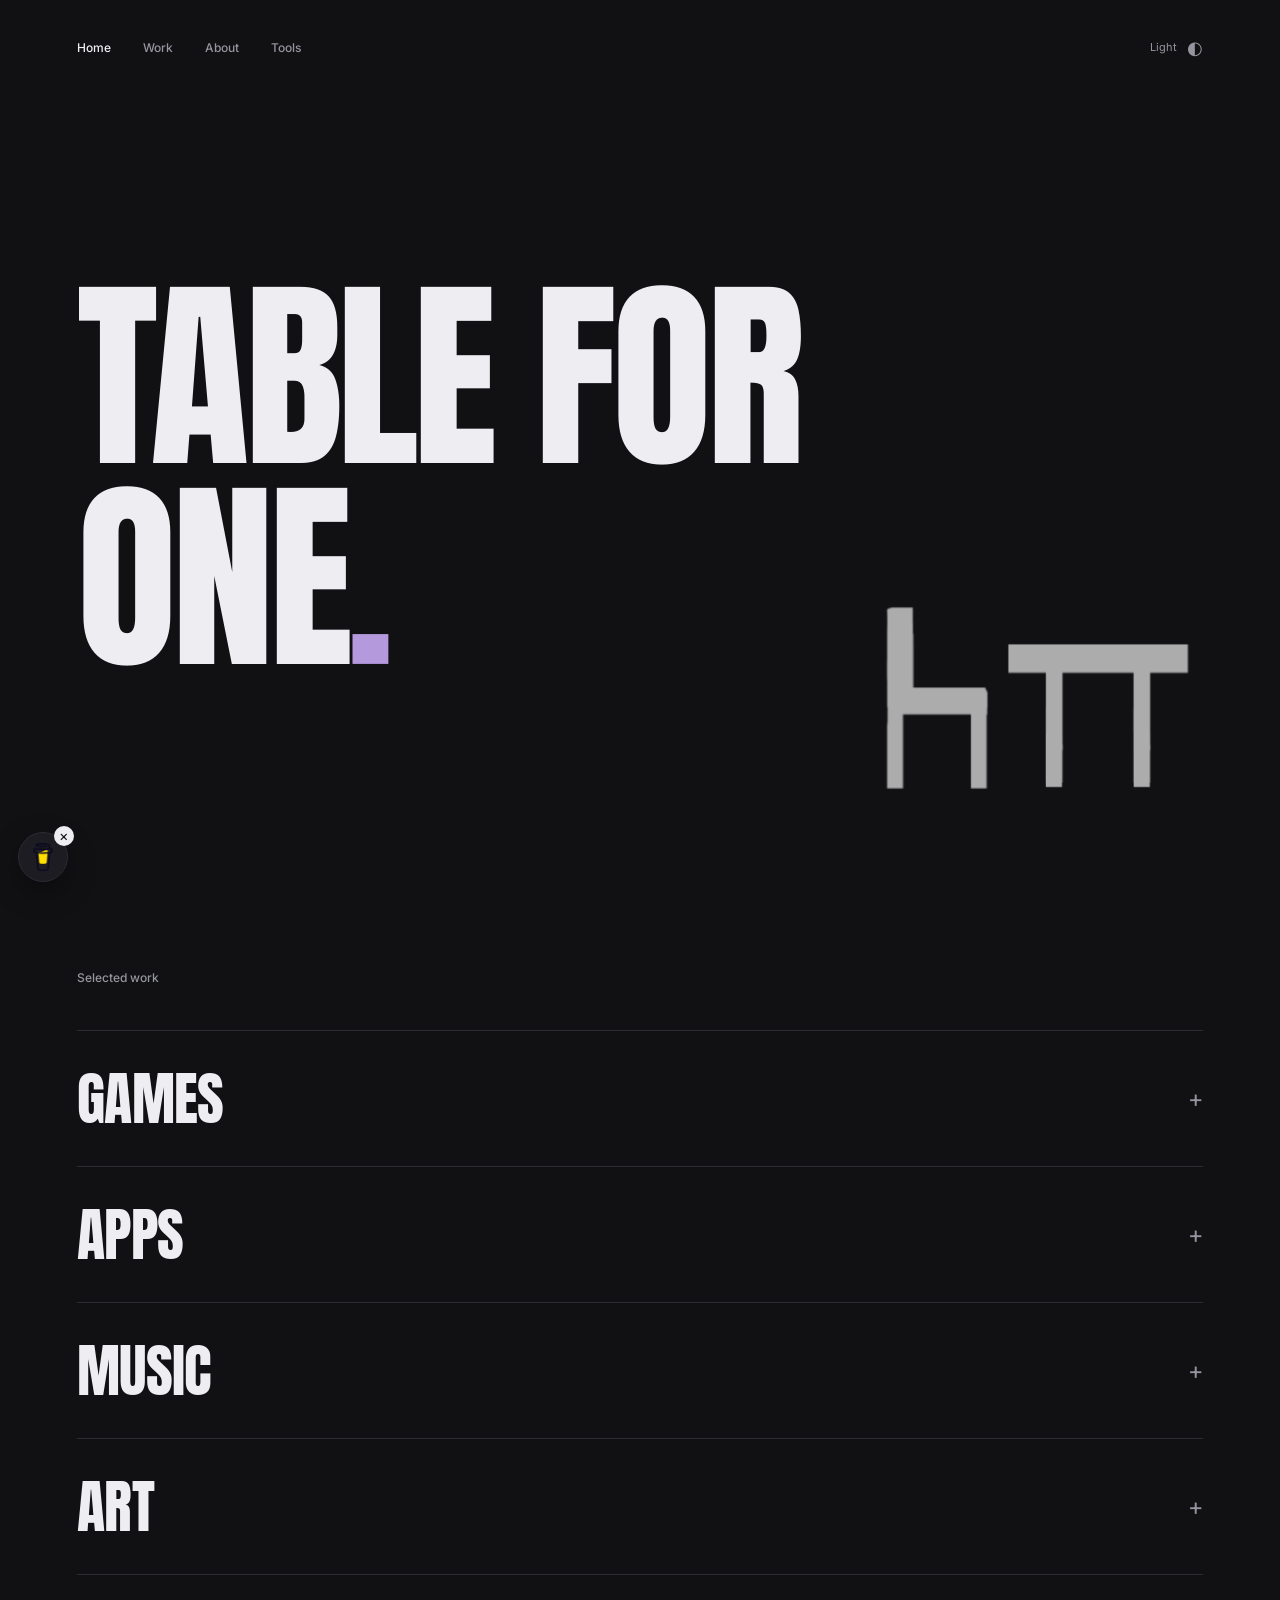
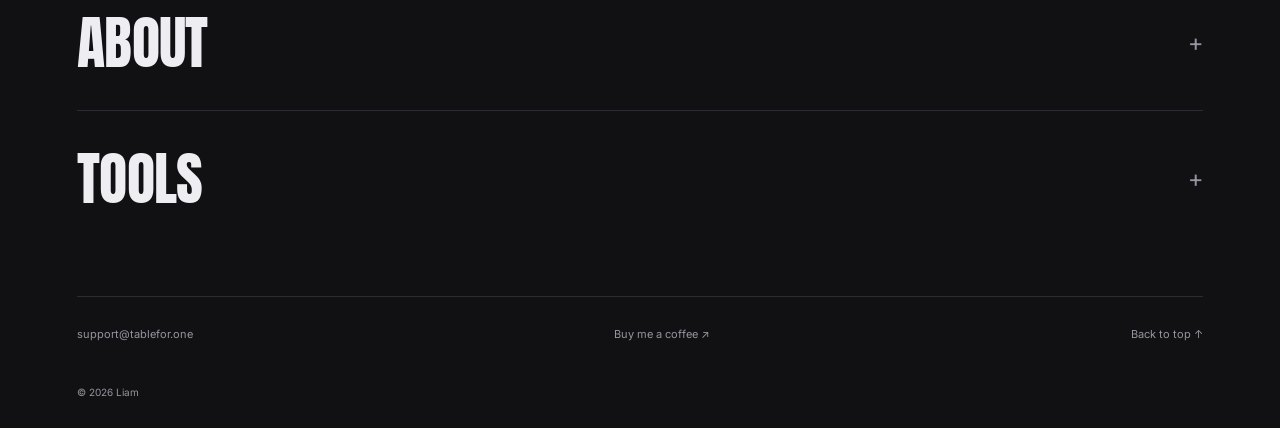
==== index.html @ eeacb2e0 "improved startup anim" ====
<!-- SCRIPT BY - LIAM -->
 
<!DOCTYPE html>
<html lang="en" data-theme="dark">
<head>
  <meta charset="UTF-8">
  <meta name="viewport" content="width=device-width, initial-scale=1">
  <meta name="description" content="Games, apps, music, and other experiments. A collection of work made by Liam at Table For One.">
  <meta name="theme-color" content="#111114">
  <meta property="og:title" content="TableForOne">
  <meta property="og:description" content="Games, apps, music. One person, plenty of ideas.">
  <meta property="og:image" content="https://tablefor.one/assets/games/Climbbound/banner.webp">
  <meta property="og:type" content="website">
  <title>TableForOne</title>
  <link rel="icon" type="image/webp" href="assets/images/logo.webp">
  <link rel="preconnect" href="https://fonts.googleapis.com">
  <link rel="preconnect" href="https://fonts.gstatic.com" crossorigin>
  <link href="https://fonts.googleapis.com/css2?family=Anton&family=Inter:wght@400;500;600&display=swap" rel="stylesheet">
  <!-- apply the saved theme before -->
  <script>
    try { document.documentElement.dataset.theme = localStorage.getItem('tablefor.one.theme.v2') === 'light' ? 'light' : 'dark'; } catch {}
  </script>
  <link rel="stylesheet" href="scripts/css/style.css?v=5">
  <link rel="stylesheet" href="scripts/css/support-widget.css?v=2">
  <script src="scripts/js/motion.js?v=9" defer></script>
  <script src="scripts/js/theme.js?v=3" defer></script>
  <script src="scripts/js/creations/albums.js?v=4" defer></script>
  <script src="scripts/js/recommendations.js?v=3" defer></script>
  <script src="scripts/js/disclosures.js?v=3" defer></script>
  <script src="scripts/js/navigation.js?v=3" defer></script>
  <script src="scripts/js/chair.js?v=3" defer></script>
  <script src="scripts/js/site.js?v=3" defer></script>
  <script src="scripts/js/support-widget.js?v=2" defer></script>
</head>
<body>
  <a class="skip-link" href="#work">Skip to work</a>
  <div class="header-slot">
    <header class="site-header">
      <nav aria-label="Main navigation">
        <a href="#home" class="nav-link active" aria-current="location">Home</a>
        <a href="#work" class="nav-link">Work</a>
        <a href="#about" class="nav-link">About</a>
        <a href="#tools" class="nav-link">Tools</a>
      </nav>
      <button id="theme-toggle" type="button" aria-label="Switch to light mode">Light <span aria-hidden="true">◐</span></button>
    </header>
  </div>
  <main>
    <section id="home" class="hero" aria-labelledby="hero-title">
      <h1 id="hero-title"><span class="title-line"><span>Table for</span></span><span class="title-line"><span>one<span class="title-period">.</span></span></span></h1>
      <div class="hero-scene">
        <div class="scene-art" aria-label="A chair and a table">
          <button type="button" class="chair-button" aria-label="Rock the chair with sound" title="Rock the chair · plays sound">
            <img src="assets/images/chair.webp" alt="" class="chair-img" width="800" height="800" decoding="async">
          </button>
          <img src="assets/images/table.webp" alt="" class="table-img" width="800" height="800" decoding="async">
        </div>
      </div>
    </section>
    <section id="work" class="section work-section" aria-labelledby="work-title">
      <h2 id="work-title" class="section-title">Selected work</h2>
      <details id="games" class="category-disclosure">
        <summary><span class="disclosure-title">Games</span><span class="disclosure-plus" aria-hidden="true">+</span></summary>
        <div class="disclosure-content">
          <a class="project-row" href="https://liam-223.itch.io/climbbound" target="_blank" rel="noopener noreferrer">
            <div class="project-copy"><span class="eyebrow tag">Game</span><h3>Climbbound</h3><p>An idle mountain climber.</p></div>
            <img class="project-image game-image" src="assets/games/Climbbound/banner.webp" alt="Climbbound game artwork" width="1024" height="500" loading="lazy">
            <span class="project-arrow" aria-hidden="true">↗</span>
          </a>
        </div>
      </details>
      <details id="apps" class="category-disclosure">
        <summary><span class="disclosure-title">Apps</span><span class="disclosure-plus" aria-hidden="true">+</span></summary>
        <div class="disclosure-content">
          <a class="project-row" href="https://play.google.com/store/apps/details?id=com.tableforone.swipeclean" target="_blank" rel="noopener noreferrer">
            <div class="project-copy"><span class="eyebrow tag">Android app</span><h3>Swipe Cleaner</h3><p>Swipe left to delete. Right to keep.</p></div>
            <img class="project-image app-image" src="https://play-lh.googleusercontent.com/53zNlVXYBs1v39FvtP5CKZsQpm6zqRkv_KAW06oqJSOwIDd1l48h4nkKn1euenh-H9uu0IRpzl8wybUfmAMtcg=w240-h240-rw" alt="Swipe Cleaner app icon" width="140" height="140" loading="lazy">
            <span class="project-arrow" aria-hidden="true">↗</span>
          </a>
        </div>
      </details>
      <details id="music" class="category-disclosure">
        <summary><span class="disclosure-title">Music</span><span class="disclosure-plus" aria-hidden="true">+</span></summary>
        <div id="music-root" class="music-gallery"></div>
      </details>
      <details id="art" class="category-disclosure">
        <summary><span class="disclosure-title">Art</span><span class="disclosure-plus" aria-hidden="true">+</span></summary>
        <div class="disclosure-content">
          <a class="project-row art-row" href="https://artfight.net/~Liam_223" target="_blank" rel="noopener noreferrer">
            <div class="project-copy"><span class="eyebrow tag">Drawings &amp; characters</span><h3>Art</h3><p>Find me on ArtFight.</p></div><span class="project-arrow" aria-hidden="true">↗</span>
          </a>
        </div>
      </details>
    </section>
    <details id="about" class="category-disclosure standalone-disclosure">
      <summary><span class="disclosure-title">About</span><span class="disclosure-plus" aria-hidden="true">+</span></summary>
      <div class="disclosure-content">
      <div class="about-body"><p>Hi, I'm Liam. I do all of this solo. Mostly games, sometimes apps, music, and whatever else catches my interest. This is a little collection of my work.</p><a class="text-link" href="https://linktr.ee/liam_223" target="_blank" rel="noopener noreferrer">Find me elsewhere <span aria-hidden="true">↗</span></a></div>
      </div>
    </details>
    <details id="tools" class="category-disclosure standalone-disclosure">
      <summary><span class="disclosure-title">Tools</span><span class="disclosure-plus" aria-hidden="true">+</span></summary>
      <div id="tools-root" class="tools-grid"></div>
    </details>
  </main>
  <footer class="site-footer">
    <div class="footer-links"><a href="mailto:support@tablefor.one">support@tablefor.one</a><a href="https://www.buymeacoffee.com/liam223" target="_blank" rel="noopener noreferrer">Buy me a coffee ↗</a><a href="#home">Back to top ↑</a></div>
    <div class="footer-bottom"><span>© 2026 Liam</span></div>
  </footer>
  <div class="support-bubble-wrap" id="supportBubbleWrapper">
    <button type="button" class="support-bubble" id="supportBubbleButton" aria-label="Open donation widget" title="Support me">
      <img src="assets/buy-me-coffee-icon.webp" alt="" class="support-bubble-icon" width="28" height="28">
    </button>
    <button type="button" class="support-bubble-close" id="supportBubbleClose" aria-label="Dismiss support button">×</button>
  </div>
  <script defer data-name="BMC-Widget" data-cfasync="false" src="https://cdnjs.buymeacoffee.com/1.0.0/widget.prod.min.js" data-id="liam223" data-description="Support me on Buy me a coffee!" data-message="" data-color="#BD5FFF" data-position="left" data-x_margin="18" data-y_margin="18"></script>
  <audio id="chair-sound" src="assets/sounds/chair-rock.mp3" preload="auto"></audio>
</body>
</html>
---- scripts/css/style.css ----
:root {
  color-scheme: dark;
  --bg: #111114;
  --text: #ededf2;
  --muted: #95959f;
  --line: #2b2b32;
  --accent: #b499dd;
  --surface: #1c1c22;
  --display: 'Anton', Impact, 'Arial Narrow', sans-serif;
  --header-height: 94px;
}

:root[data-theme="light"] {
  color-scheme: light;
  --bg: #e3e3ea;
  --text: #20212a;
  --muted: #5c5e6b;
  --line: #c4c5cf;
  --accent: #73509b;
  --surface: #d6d7e0;
}

* {
  box-sizing: border-box;
}

html {
  scroll-behavior: smooth;
  scroll-padding-top: 100px;
}

body {
  margin: 0;
  background: var(--bg);
  color: var(--text);
  font-family: Inter, 'Segoe UI', sans-serif;
  transition: background-color .4s ease, color .4s ease;
}

a {
  color: inherit;
  text-decoration: none;
}

button {
  font: inherit;
  color: inherit;
}

img {
  display: block;
  max-width: 100%;
}

h1, h2, h3, p {
  margin: 0;
}

a:focus-visible, button:focus-visible, summary:focus-visible {
  outline: 2px solid var(--accent);
  outline-offset: 6px;
}

::selection {
  background: var(--accent);
  color: var(--bg);
}

.skip-link {
  position: fixed;
  top: -80px;
  left: 16px;
  z-index: 100;
  background: var(--text);
  color: var(--bg);
  padding: 16px;
}

.skip-link:focus {
  top: 12px;
}

/* nav */
.header-slot {
  position: sticky;
  top: 0;
  z-index: 20;
  height: var(--header-height);
  pointer-events: none;
}

.site-header {
  height: var(--header-height);
  pointer-events: auto;
  background: var(--bg);
  display: flex;
  align-items: center;
  justify-content: space-between;
  padding: 28px 6vw;
  transition: background-color .4s ease, height .45s cubic-bezier(.22,1,.36,1), padding .45s cubic-bezier(.22,1,.36,1);
}

.site-header nav {
  display: flex;
  gap: 32px;
  transition: gap .45s ease;
}

.nav-link {
  font-size: 12px;
  font-weight: 500;
  color: var(--muted);
  padding: 8px 0;
}

.site-header.is-compact {
  height: 60px;
  padding-block: 12px;
}

.site-header.is-compact nav {
  gap: 26px;
}

.site-header.is-compact .nav-link {
  font-size: 11px;
}

.nav-link.active, .nav-link:hover {
  color: var(--text);
}

#theme-toggle {
  background: none;
  border: 0;
  cursor: pointer;
  font-size: 11px;
  color: var(--muted);
  display: flex;
  align-items: center;
  gap: 10px;
  padding: 8px 0 8px 12px;
}

#theme-toggle span {
  font-size: 18px;
}

.hero, .section, .standalone-disclosure, .site-footer {
  width: 88%;
  max-width: 1320px;
  margin-inline: auto;
}

.hero {
  min-height: calc(100svh - var(--header-height));
  position: relative;
  display: flex;
  flex-direction: column;
  justify-content: center;
  padding: 50px 0 90px;
}

h1 {
  font-family: var(--display);
  font-weight: 400;
  font-size: clamp(85px, 16vw, 240px);
  line-height: .98;
  letter-spacing: -.025em;
  text-transform: uppercase;
}

h1 > span {
  display: block;
}

.title-line > span {
  display: block;
}

.title-period {
  color: var(--accent);
}

.hero-scene {
  position: absolute;
  right: 0;
  bottom: 110px;
  width: min(29vw, 370px);
}

.scene-art {
  display: flex;
  align-items: center;
  justify-content: center;
}

.scene-art img {
  width: 50%;
  height: auto;
}

.chair-button {
  width: 50%;
  margin-right: -12px;
  border: 0;
  padding: 0;
  background: transparent;
  cursor: pointer;
  transform-origin: 50% 88%;
}

.scene-art .chair-button img {
  width: 100%;
  height: auto;
}

.chair-button:hover {
  opacity: .85;
}

.chair-button:active {
  opacity: .7;
}

.table-img {
  margin-left: -12px;
}

:root:not([data-theme="light"]) .scene-art {
  filter: invert(1);
  opacity: .65;
}

.project-row h3, .project-arrow, .text-link, .nav-link, .tool-item a, .footer-links a {
  transition: color .25s ease, transform .35s cubic-bezier(.2,.8,.2,1), font-size .45s ease;
}

.project-row:hover .project-arrow {
  transform: translate(3px, -3px);
}

.project-row:hover .project-image {
  transform: scale(1.035);
}

.project-row:hover h3 {
  transform: translateX(5px);
}

.section {
  padding: 100px 0;
}

.work-section {
  padding: 70px 0 0;
}

.section-title {
  font-size: 12px;
  font-weight: 500;
  color: var(--muted);
  margin-bottom: 45px;
}

.project-row {
  display: flex;
  align-items: center;
  gap: 30px;
  min-height: 185px;
  padding: 35px 0;
  border-top: 1px solid var(--line);
}

.project-copy {
  flex: 1;
  min-width: 0;
}

.eyebrow {
  display: block;
  font-size: 10px;
  font-weight: 400;
  color: var(--muted);
  margin-bottom: 12px;
}

.project-row h3, .disclosure-title {
  font-family: var(--display);
  font-size: clamp(32px, 4.5vw, 65px);
  font-weight: 400;
  line-height: 1.1;
  letter-spacing: -.01em;
  text-transform: uppercase;
}

.project-row p {
  font-size: 12px;
  color: var(--muted);
  line-height: 1.7;
  margin-top: 12px;
}

.project-arrow {
  font-size: 27px;
  color: var(--muted);
}

.project-image {
  width: 170px;
  height: auto;
  object-fit: contain;
  transition: transform .5s cubic-bezier(.2,.8,.2,1);
}

.app-image {
  width: 65px;
  border-radius: 14px;
  margin-right: 50px;
}

.project-row[href]:hover h3, .project-row[href]:hover .project-arrow, .text-link:hover, .footer-links a:hover {
  color: var(--accent);
}

.text-link {
  display: inline-flex;
  align-items: center;
  gap: 18px;
  font-size: 12px;
}


summary {
  cursor: pointer;
  list-style: none;
}

summary::-webkit-details-marker {
  display: none;
}

.category-disclosure {
  border-top: 1px solid var(--line);
  scroll-margin-top: 20px;
}

.category-disclosure > summary {
  min-height: 135px;
  display: flex;
  align-items: center;
  justify-content: space-between;
  gap: 30px;
  padding: 30px 0;
}

.disclosure-content {
  padding-bottom: 35px;
}

.disclosure-content .project-row {
  border: 0;
}

.standalone-disclosure:last-child {
  margin-bottom: 50px;
}

.disclosure-plus {
  font-size: 24px;
  color: var(--muted);
  font-weight: 400;
  transition: transform .55s cubic-bezier(.22,1,.36,1);
}

details[open]:not([data-expanded="false"]) > summary .disclosure-plus {
  transform: rotate(45deg);
}

.music-gallery {
  display: grid;
  grid-template-columns: repeat(3, minmax(0, 1fr));
  gap: 35px;
  padding: 15px 0 55px;
}

.music-album {
  min-width: 0;
}

.music-cover {
  width: 100%;
  aspect-ratio: 1;
  object-fit: cover;
  background: var(--surface);
}

.music-details h3 {
  font-size: 16px;
  font-weight: 500;
  margin: 20px 0 10px;
}

.music-details p, .release-status {
  font-size: 11px;
  color: var(--muted);
  line-height: 1.7;
}

.release-status {
  display: block;
  margin-top: 8px;
}

.track-list {
  margin-top: 18px;
}

.track-list summary {
  font-size: 11px;
  color: var(--muted);
  padding: 10px 0;
  border-top: 1px solid var(--line);
}

.track-list summary::after {
  content: ' +';
}

.track-list[open] summary::after {
  content: ' −';
}

.track-item {
  padding: 10px 0;
  font-size: 11px;
  border-top: 1px solid var(--line);
}

.track-status {
  font-size: 10px;
  color: var(--muted);
  margin-top: 4px;
}

.about-body {
  max-width: 560px;
}

.about-body p {
  font-size: clamp(17px, 1.7vw, 24px);
  line-height: 1.7;
}

.about-body .text-link {
  margin-top: 30px;
  color: var(--muted);
}

.tools-grid {
  display: grid;
  grid-template-columns: repeat(3, 1fr);
  gap: 30px 50px;
  padding: 25px 0 60px;
}

.tool-item a {
  display: flex;
  justify-content: space-between;
  gap: 15px;
  font-size: 14px;
}

.tool-item a:hover {
  color: var(--accent);
}

.tool-item p {
  font-size: 12px;
  line-height: 1.7;
  color: var(--muted);
  margin-top: 12px;
}

.tool-item .referral {
  display: inline-block;
  font-size: 11px;
  margin-top: 12px;
}

.site-footer {
  border-top: 1px solid var(--line);
  padding: 30px 0;
}

.footer-links {
  display: flex;
  justify-content: space-between;
  gap: 25px;
  font-size: 11px;
  color: var(--muted);
}

.footer-bottom {
  margin-top: 45px;
  font-size: 10px;
  color: var(--muted);
}

/* tags */
.tag {
  display: inline-flex;
  align-items: center;
  gap: 6px;
  width: fit-content;
  min-height: 26px;
  padding: 6px 10px;
  border: 1px solid var(--line);
  border-radius: 999px;
  background: var(--surface);
  color: var(--muted);
  font-size: 11px;
  font-weight: 500;
  line-height: 1;
  letter-spacing: .01em;
  white-space: nowrap;
  transition: background-color .3s ease, border-color .3s ease, color .3s ease;
}

.tag-status {
  color: var(--accent);
  background: rgba(180, 153, 221, .08);
  border-color: rgba(180, 153, 221, .25);
}

:root[data-theme="light"] .tag-status {
  background: rgba(115, 80, 155, .06);
  border-color: rgba(115, 80, 155, .2);
}

.tag-status::before {
  content: '';
  width: 5px;
  height: 5px;
  flex-shrink: 0;
  border-radius: 50%;
  background: currentColor;
}

.tag-list,
.disclosure-heading {
  display: flex;
  align-items: center;
  flex-wrap: wrap;
  gap: 8px;
}

.disclosure-heading {
  gap: 12px 16px;
}

.category-disclosure > summary:hover .tag,
.project-row:hover .tag {
  border-color: var(--accent);
  color: var(--text);
}

@media (max-width: 700px), (max-width: 900px) and (max-height: 500px) and (orientation: landscape) {
  :root {
    --header-height: 74px;
  }
  .site-header {
    padding-block: 12px;
  }
  .site-header nav {
    gap: 10px;
  }
  .nav-link {
    display: inline-flex;
    align-items: center;
    justify-content: center;
    min-width: 44px;
    min-height: 44px;
    padding: 8px;
    font-size: 13px;
  }
  #theme-toggle {
    min-width: 44px;
    min-height: 44px;
    justify-content: center;
  }
  .site-header.is-compact {
    height: 60px;
    padding-block: 8px;
  }
  .site-header.is-compact nav {
    gap: 8px;
  }
  .site-header.is-compact .nav-link {
    font-size: 12px;
  }
}

@media (max-width: 700px) {
  html {
    scroll-padding-top: 82px;
  }
  .hero {
    padding: 50px 0 200px;
  }
  h1 {
    font-size: 20vw;
  }
  .hero-scene {
    width: 180px;
    bottom: 90px;
  }
  .section {
    padding: 70px 0;
  }
  .project-row {
    min-height: 165px;
    gap: 20px;
  }
  .project-image {
    width: 115px;
  }
  .app-image {
    width: 50px;
    margin-right: 30px;
  }
  .music-gallery {
    gap: 20px;
  }
  .section-title, .eyebrow {
    font-size: 12px;
  }
  .project-row p, .text-link, .music-details p, .release-status, .track-item, .tool-item p {
    font-size: 14px;
  }
  .track-status, .track-list summary, .tool-item .referral {
    font-size: 12px;
  }
  .track-list summary, .text-link, .tool-item a, .footer-links a {
    min-height: 44px;
  }
  .track-list summary {
    display: flex;
    align-items: center;
    gap: 6px;
  }
  .text-link, .footer-links a {
    align-items: center;
  }
  .footer-links a {
    display: inline-flex;
  }
  .site-footer {
    padding-bottom: calc(100px + env(safe-area-inset-bottom, 0px));
  }
  .footer-links {
    font-size: 13px;
  }
  .tool-item a {
    align-items: center;
  }
  .chair-button {
    min-width: 44px;
    min-height: 44px;
  }
  .work-section {
    padding-bottom: 0;
  }
  .tools-grid {
    grid-template-columns: repeat(2, 1fr);
    gap: 30px;
  }
}

@media (max-width: 480px) {
  .site-header nav {
    gap: 5px;
  }
  .site-header.is-compact nav {
    gap: 4px;
  }
  #theme-toggle {
    font-size: 0;
    padding-left: 0;
  }
  .hero {
    padding: 45px 0 210px;
  }
  h1 {
    font-size: 23vw;
  }
  .hero-scene {
    width: 155px;
    bottom: 80px;
  }
  .section {
    padding: 60px 0;
  }
  .section-title {
    margin-bottom: 30px;
  }
  .project-row {
    display: grid;
    grid-template-columns: minmax(0, 1fr) auto;
    gap: 20px 18px;
    min-height: 150px;
    padding: 28px 0;
  }
  .project-copy {
    grid-column: 1;
    grid-row: 1;
  }
  .project-row h3, .disclosure-title {
    font-size: clamp(30px, 9vw, 44px);
  }
  .project-image {
    display: block;
    grid-column: 1 / -1;
    grid-row: 2;
    width: 100%;
    max-height: 200px;
    object-fit: contain;
  }
  .app-image {
    width: 64px;
    margin: 0;
  }
  .project-arrow {
    grid-column: 2;
    grid-row: 1;
    align-self: center;
    font-size: 23px;
  }
  .category-disclosure > summary {
    min-height: 110px;
    padding: 25px 0;
  }
  .work-section {
    padding-bottom: 0;
  }
  .music-gallery {
    grid-template-columns: 1fr;
    gap: 30px;
  }
  .music-album {
    display: grid;
    grid-template-columns: 90px 1fr;
    gap: 15px;
  }
  .music-details h3 {
    margin-top: 0;
  }
  .track-list {
    grid-column: 1 / -1;
    margin-top: 0;
  }
  .tools-grid {
    grid-template-columns: 1fr;
  }
  .footer-links {
    flex-wrap: wrap;
    gap: 10px 20px;
    line-height: 1.6;
  }
  .footer-links a:first-child {
    flex-basis: 100%;
  }
}

/* phone shit */
@media (max-height: 500px) and (orientation: landscape) {
  .hero {
    padding: 18px 0 28px;
  }
  h1 {
    font-size: min(14vw, 30svh);
  }
  .hero-scene {
    width: min(23vw, 180px);
    bottom: 35px;
  }
}

@media (max-width: 900px) and (max-height: 500px) and (orientation: landscape) {
  .site-header nav {
    gap: 12px;
  }
  .site-header.is-compact nav {
    gap: 10px;
  }
}

@media (prefers-reduced-motion: reduce) {
  html {
    scroll-behavior: auto;
  }
  *, *::before, *::after {
    animation: none !important;
    transition: none !important;
  }
}
---- scripts/css/support-widget.css ----
.support-bubble-wrap {
  position: fixed;
  left: 18px;
  bottom: max(18px, env(safe-area-inset-bottom, 0px));
  z-index: 9999;
  width: 50px;
  height: 50px;
}

.support-bubble {
  position: relative;
  width: 50px;
  height: 50px;
  display: inline-flex;
  align-items: center;
  justify-content: center;
  border-radius: 50%;
  background: var(--surface);
  color: var(--text);
  border: 1px solid var(--line);
  text-decoration: none;
  box-shadow: 0 10px 24px rgba(0, 0, 0, 0.18);
  backdrop-filter: blur(8px);
  cursor: pointer;
  padding: 0;
  transition: transform 0.18s ease, box-shadow 0.18s ease, opacity 0.18s ease, background-color 0.35s ease, color 0.35s ease;
}

:root[data-theme="dark"] .support-bubble {
  box-shadow: 0 10px 28px rgba(0, 0, 0, 0.35);
}

:root[data-theme="dark"] .support-bubble:hover, :root[data-theme="dark"] .support-bubble:focus-visible {
  box-shadow: 0 14px 32px rgba(0, 0, 0, 0.45);
}

.support-bubble:hover, .support-bubble:focus-visible {
  transform: translateY(-1px);
  box-shadow: 0 14px 28px rgba(0, 0, 0, 0.2);
  opacity: 1;
}

.support-bubble-icon {
  width: 28px;
  height: 28px;
  display: block;
}

.support-bubble-close {
  position: absolute;
  top: -6px;
  right: -6px;
  width: 20px;
  height: 20px;
  border: none;
  border-radius: 50%;
  background: var(--text);
  color: var(--bg);
  cursor: pointer;
  display: inline-flex;
  align-items: center;
  justify-content: center;
  font-size: 0.9rem;
  line-height: 1;
  padding: 0;
  transition: opacity 0.18s ease, transform 0.18s ease;
}

.support-bubble-close:hover, .support-bubble-close:focus-visible {
  opacity: 1;
  transform: scale(1.05);
}

.support-bubble-close:focus-visible {
  outline: 2px solid var(--accent);
  outline-offset: 2px;
}

#bmc-wbtn {
  display: none !important;
}


#bmc-iframe {
  background-color: var(--surface) !important;
  border: 1px solid var(--line) !important;
  border-radius: 16px !important;
  box-shadow: 0 12px 45px rgba(0, 0, 0, .2) !important;
  max-width: calc(100vw - 36px) !important;
  min-height: 0 !important;
  max-height: calc(100dvh - 112px - env(safe-area-inset-bottom, 0px)) !important;
  bottom: calc(90px + env(safe-area-inset-bottom, 0px)) !important;
}

:root[data-theme="dark"] #bmc-iframe {
  box-shadow: 0 12px 45px rgba(0, 0, 0, .5) !important;
}


#bmc-iframe, #bmc-wbtn, .bmc-btn, .bmc-button, .bmc-widget-button, iframe[src*="buymeacoffee"], iframe[src*="buymeacoffee.com"] {
  left: 18px !important;
  right: auto !important;
  transform-origin: left bottom !important;
}

@media (max-width: 480px) {
  #bmc-iframe {
    width: calc(100vw - 36px) !important;
  }
  .support-bubble-close {
    width: 28px;
    height: 28px;
    top: -10px;
    right: -10px;
  }
}

/* mobile */
@media (max-width: 900px) and (max-height: 500px) and (orientation: landscape) {
  .support-bubble-wrap {
    left: auto;
    right: max(18px, env(safe-area-inset-right, 0px));
  }
  #bmc-iframe {
    left: auto !important;
    right: max(18px, env(safe-area-inset-right, 0px)) !important;
    transform-origin: right bottom !important;
  }
}
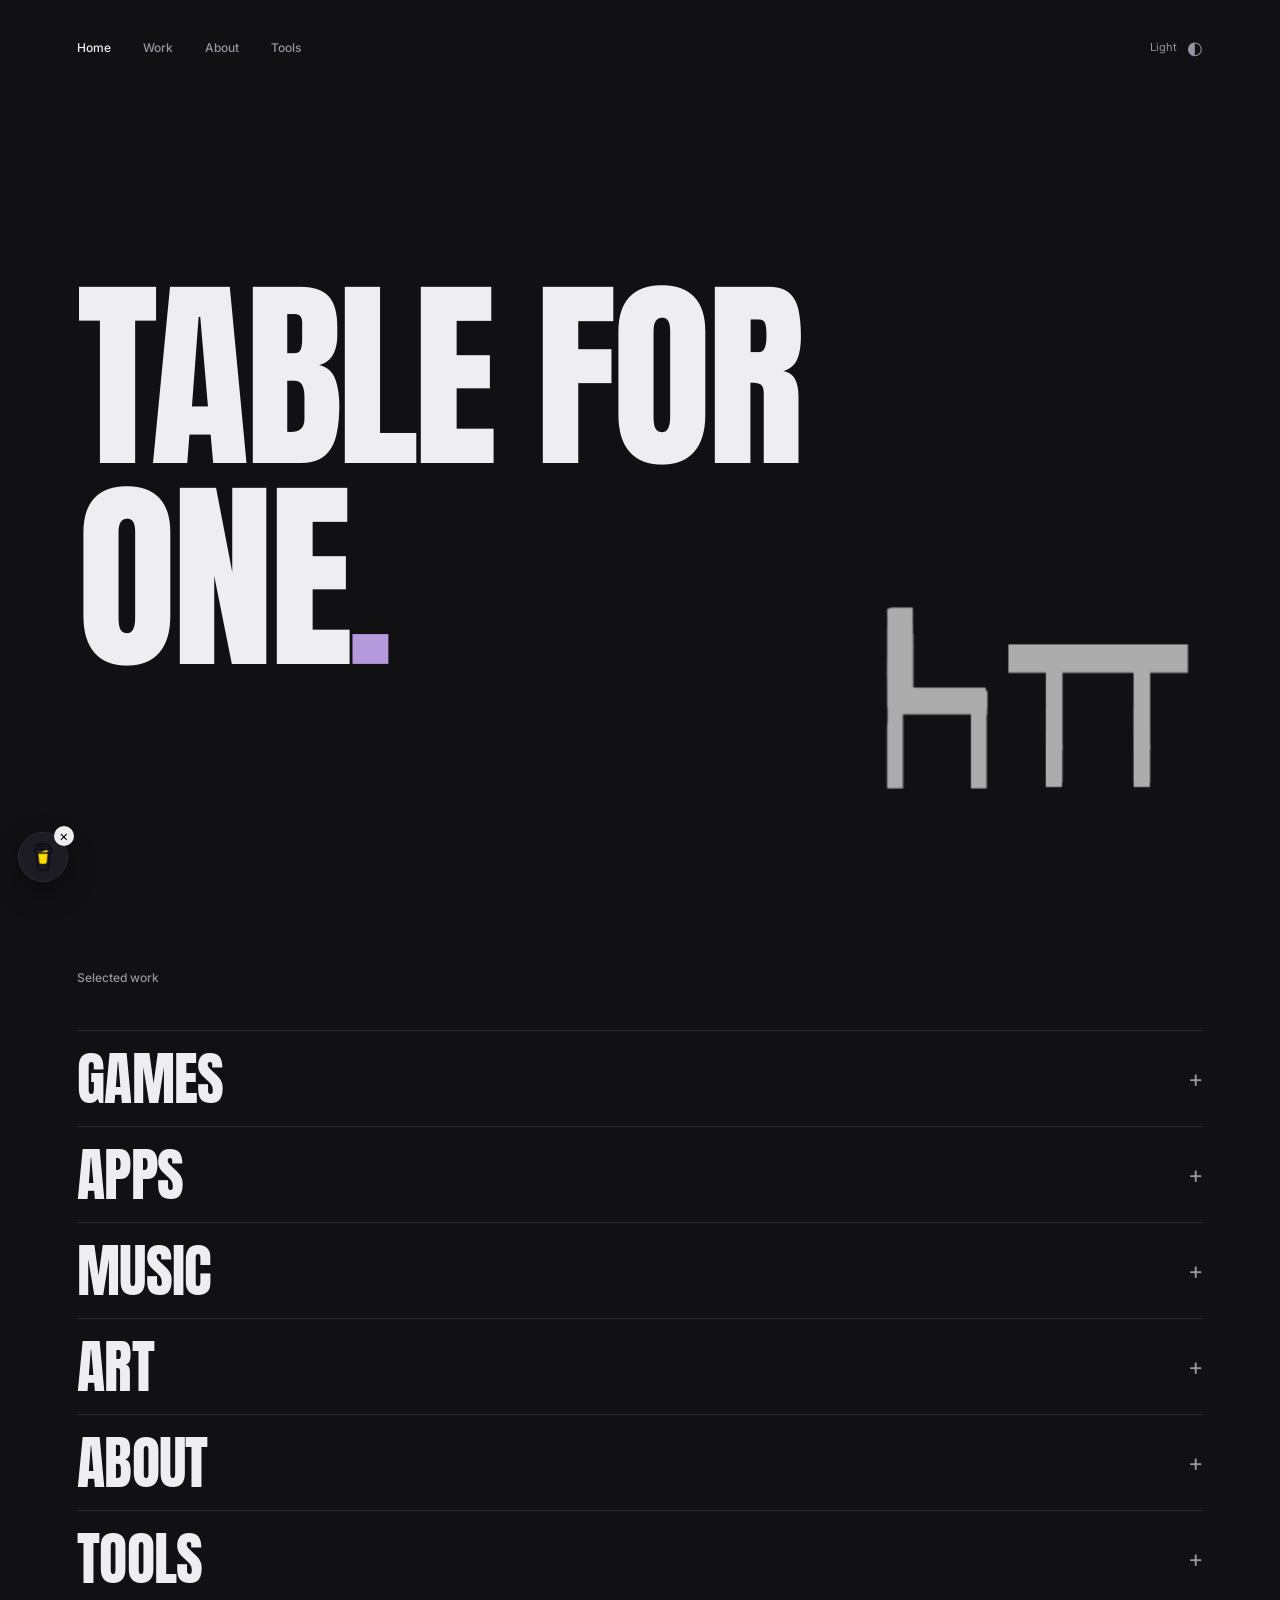
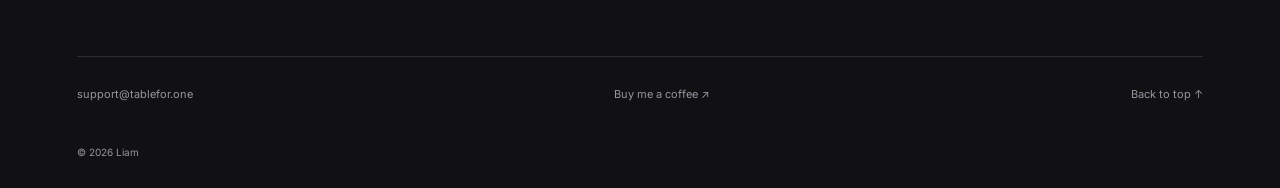
==== commit 56874870: "small adjustments" ====
--- a/index.html
+++ b/index.html
@@ -20,17 +20,17 @@
   <script>
     try { document.documentElement.dataset.theme = localStorage.getItem('tablefor.one.theme.v2') === 'light' ? 'light' : 'dark'; } catch {}
   </script>
-  <link rel="stylesheet" href="scripts/css/style.css?v=5">
-  <link rel="stylesheet" href="scripts/css/support-widget.css?v=2">
-  <script src="scripts/js/motion.js?v=9" defer></script>
-  <script src="scripts/js/theme.js?v=3" defer></script>
-  <script src="scripts/js/creations/albums.js?v=4" defer></script>
-  <script src="scripts/js/recommendations.js?v=3" defer></script>
-  <script src="scripts/js/disclosures.js?v=3" defer></script>
-  <script src="scripts/js/navigation.js?v=3" defer></script>
-  <script src="scripts/js/chair.js?v=3" defer></script>
-  <script src="scripts/js/site.js?v=3" defer></script>
-  <script src="scripts/js/support-widget.js?v=2" defer></script>
+  <link rel="stylesheet" href="scripts/css/style.css">
+  <link rel="stylesheet" href="scripts/css/support-widget.css">
+  <script src="scripts/js/motion.js" defer></script>
+  <script src="scripts/js/theme.js" defer></script>
+  <script src="scripts/js/creations/albums.js" defer></script>
+  <script src="scripts/js/recommendations.js" defer></script>
+  <script src="scripts/js/disclosures.js" defer></script>
+  <script src="scripts/js/navigation.js" defer></script>
+  <script src="scripts/js/chair.js" defer></script>
+  <script src="scripts/js/site.js" defer></script>
+  <script src="scripts/js/support-widget.js" defer></script>
 </head>
 <body>
   <a class="skip-link" href="#work">Skip to work</a>
@@ -87,7 +87,7 @@
         <summary><span class="disclosure-title">Art</span><span class="disclosure-plus" aria-hidden="true">+</span></summary>
         <div class="disclosure-content">
           <a class="project-row art-row" href="https://artfight.net/~Liam_223" target="_blank" rel="noopener noreferrer">
-            <div class="project-copy"><span class="eyebrow tag">Drawings &amp; characters</span><h3>Art</h3><p>Find me on ArtFight.</p></div><span class="project-arrow" aria-hidden="true">↗</span>
+            <div class="project-copy"><h3>Artfight</h3><p>Find me on ArtFight.</p></div><img class="project-image artfight-logo" src="assets/images/artfight-logo.webp" alt="ArtFight logo" width="515" height="515" loading="lazy"><span class="project-arrow" aria-hidden="true">↗</span>
           </a>
         </div>
       </details>
@@ -95,7 +95,11 @@
     <details id="about" class="category-disclosure standalone-disclosure">
       <summary><span class="disclosure-title">About</span><span class="disclosure-plus" aria-hidden="true">+</span></summary>
       <div class="disclosure-content">
-      <div class="about-body"><p>Hi, I'm Liam. I do all of this solo. Mostly games, sometimes apps, music, and whatever else catches my interest. This is a little collection of my work.</p><a class="text-link" href="https://linktr.ee/liam_223" target="_blank" rel="noopener noreferrer">Find me elsewhere <span aria-hidden="true">↗</span></a></div>
+      <div class="about-body"><p>A single guy building Stuff for the ★ INTERNET ★</p>
+        Mostly games / apps, other art and music, and whatever interests me.</p>
+        This is a little collection of my work.</p>
+        Enjoy!</p>
+        <a class="text-link" href="https://linktr.ee/liam_223" target="_blank" rel="noopener noreferrer">Find me elsewhere <span aria-hidden="true">↗</span></a></div>
       </div>
     </details>
     <details id="tools" class="category-disclosure standalone-disclosure">
--- a/scripts/css/style.css
+++ b/scripts/css/style.css
@@ -313,6 +313,12 @@
   transition: transform .5s cubic-bezier(.2,.8,.2,1);
 }
 
+.artfight-logo {
+  width: 140px;
+  height: 140px;
+  flex: 0 0 auto;
+}
+
 .app-image {
   width: 65px;
   border-radius: 14px;
@@ -346,12 +352,12 @@
 }
 
 .category-disclosure > summary {
-  min-height: 135px;
+  min-height: 95px;
   display: flex;
   align-items: center;
   justify-content: space-between;
-  gap: 30px;
-  padding: 30px 0;
+  gap: 5px;
+  padding: 5px 0;
 }
 
 .disclosure-content {
@@ -460,8 +466,8 @@
 .tools-grid {
   display: grid;
   grid-template-columns: repeat(3, 1fr);
-  gap: 30px 50px;
-  padding: 25px 0 60px;
+  gap: 10px 50px;
+  padding: 8px 0 60px;
 }
 
 .tool-item a {
@@ -726,6 +732,11 @@
     max-height: 200px;
     object-fit: contain;
   }
+  .art-row .artfight-logo {
+    justify-self: center;
+    width: 100px;
+    height: 100px;
+  }
   .app-image {
     width: 64px;
     margin: 0;
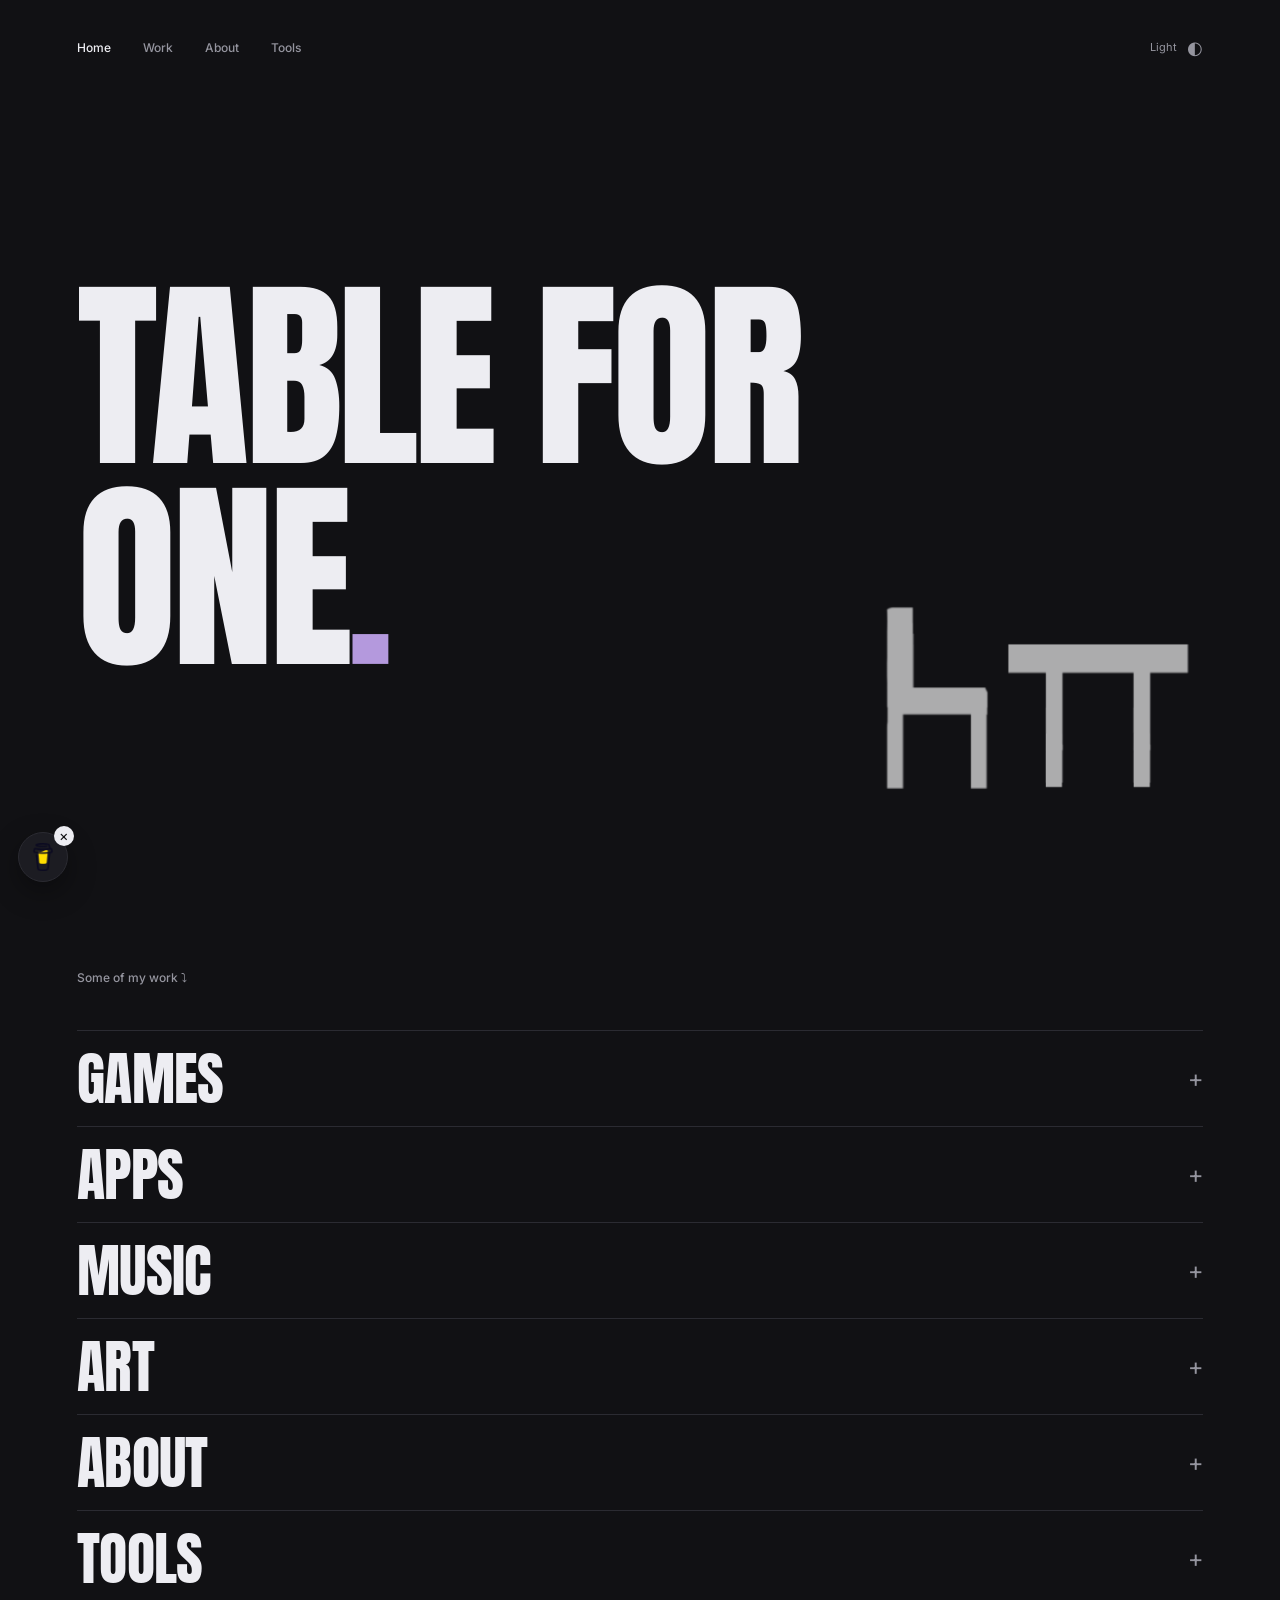
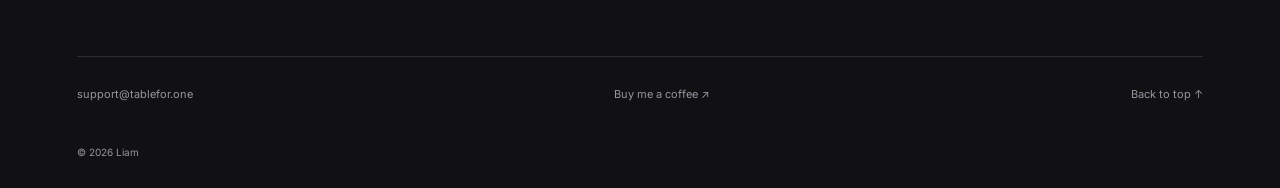
==== commit 7c43c2d7: "text changes" ====
--- a/index.html
+++ b/index.html
@@ -58,7 +58,8 @@
       </div>
     </section>
     <section id="work" class="section work-section" aria-labelledby="work-title">
-      <h2 id="work-title" class="section-title">Selected work</h2>
+      <!-- <h2 id="work-title" class="section-title">Selected work</h2> -->
+       <h2 id="work-title" class="section-title">Some of my work ⤵</h2>
       <details id="games" class="category-disclosure">
         <summary><span class="disclosure-title">Games</span><span class="disclosure-plus" aria-hidden="true">+</span></summary>
         <div class="disclosure-content">
@@ -95,10 +96,11 @@
     <details id="about" class="category-disclosure standalone-disclosure">
       <summary><span class="disclosure-title">About</span><span class="disclosure-plus" aria-hidden="true">+</span></summary>
       <div class="disclosure-content">
-      <div class="about-body"><p>A single guy building Stuff for the ★ INTERNET ★</p>
+      <div class="about-body">
+        <p>A single guy building Stuff for the ★ INTERNET ★</p>
         Mostly games / apps, other art and music, and whatever interests me.</p>
         This is a little collection of my work.</p>
-        Enjoy!</p>
+        Enjoy! 𐂂</p>
         <a class="text-link" href="https://linktr.ee/liam_223" target="_blank" rel="noopener noreferrer">Find me elsewhere <span aria-hidden="true">↗</span></a></div>
       </div>
     </details>
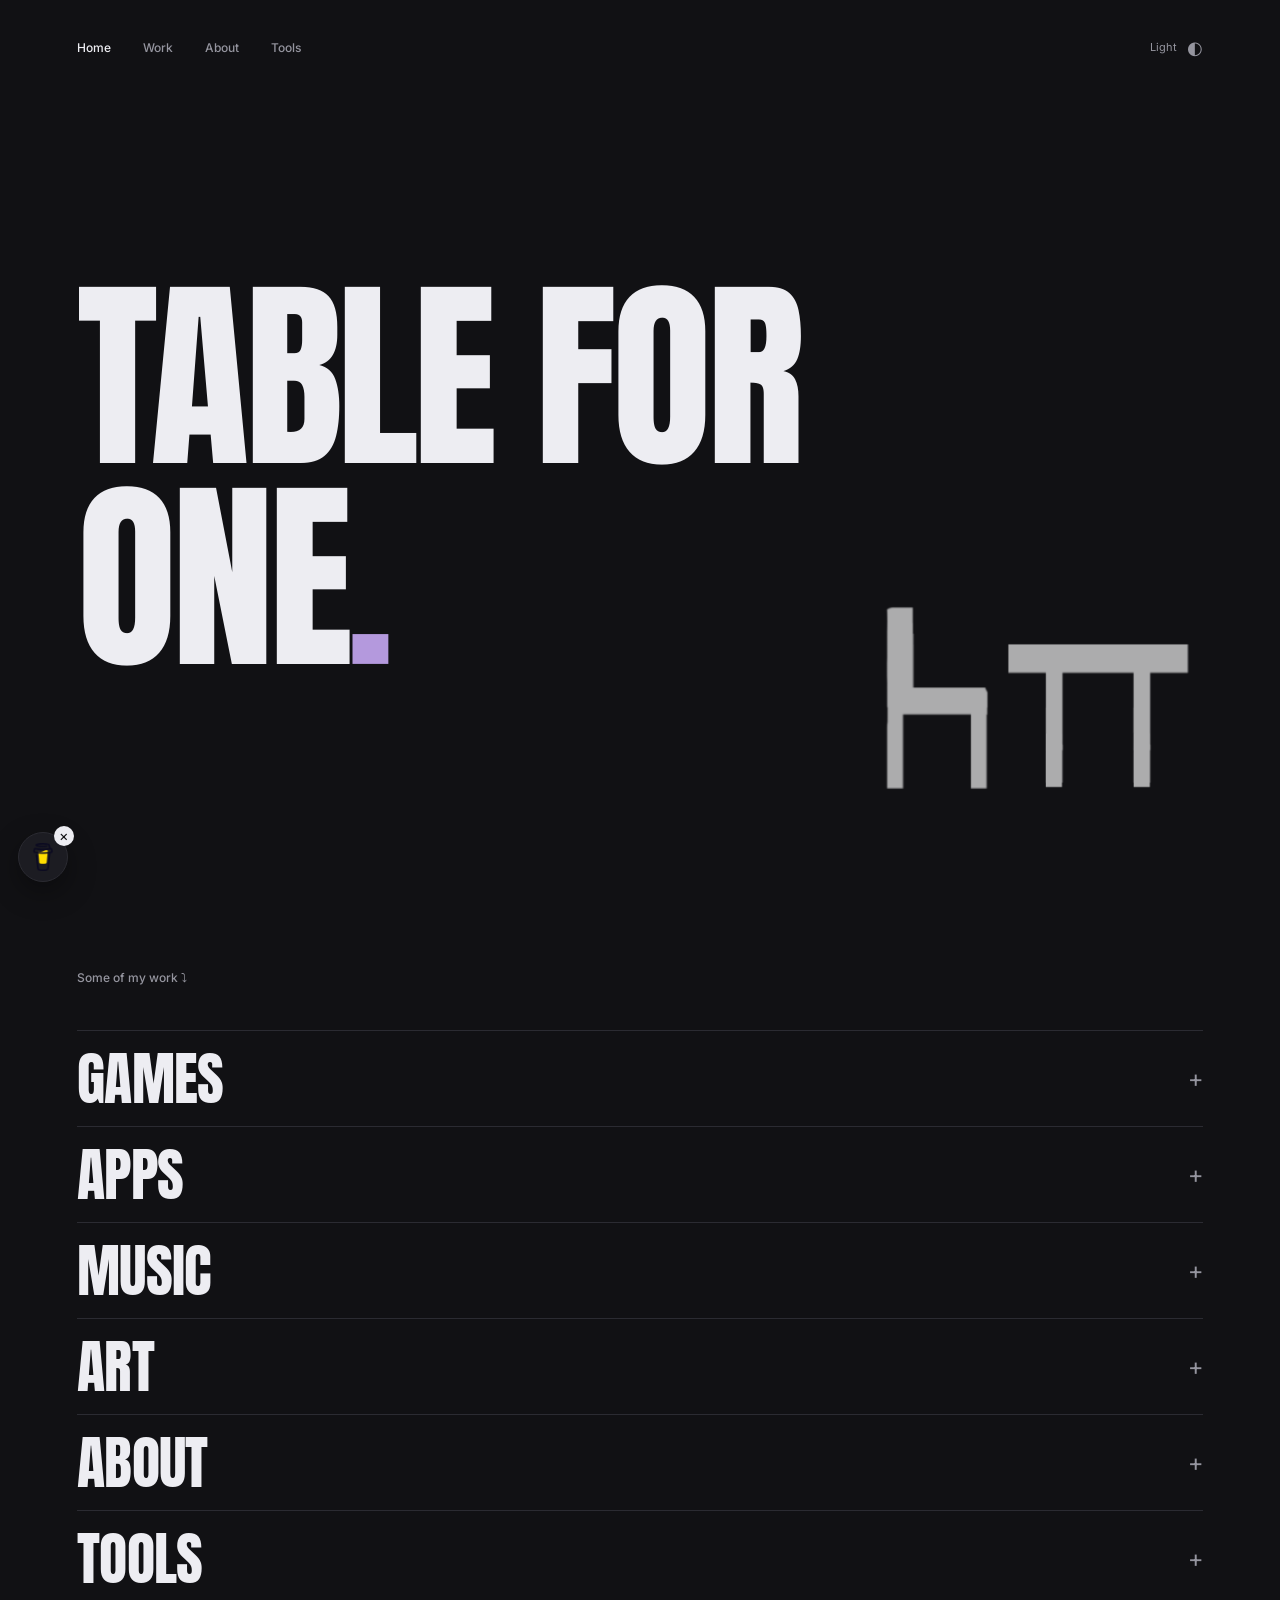
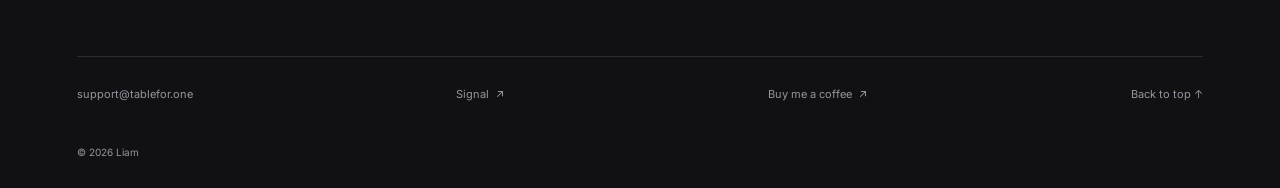
==== commit d0603ff0: "link to my signal, write me" ====
--- a/index.html
+++ b/index.html
@@ -19,6 +19,9 @@
   <!-- apply the saved theme before -->
   <script>
     try { document.documentElement.dataset.theme = localStorage.getItem('tablefor.one.theme.v2') === 'light' ? 'light' : 'dark'; } catch {}
+  </script>
+  <script>
+    document.documentElement.classList.add('motion-stuff');
   </script>
   <link rel="stylesheet" href="scripts/css/style.css">
   <link rel="stylesheet" href="scripts/css/support-widget.css">
@@ -73,11 +76,20 @@
       <details id="apps" class="category-disclosure">
         <summary><span class="disclosure-title">Apps</span><span class="disclosure-plus" aria-hidden="true">+</span></summary>
         <div class="disclosure-content">
-          <a class="project-row" href="https://play.google.com/store/apps/details?id=com.tableforone.swipeclean" target="_blank" rel="noopener noreferrer">
-            <div class="project-copy"><span class="eyebrow tag">Android app</span><h3>Swipe Cleaner</h3><p>Swipe left to delete. Right to keep.</p></div>
-            <img class="project-image app-image" src="https://play-lh.googleusercontent.com/53zNlVXYBs1v39FvtP5CKZsQpm6zqRkv_KAW06oqJSOwIDd1l48h4nkKn1euenh-H9uu0IRpzl8wybUfmAMtcg=w240-h240-rw" alt="Swipe Cleaner app icon" width="140" height="140" loading="lazy">
-            <span class="project-arrow" aria-hidden="true">↗</span>
-          </a>
+          <div class="app-project">
+            <div class="project-row app-project-row">
+              <a class="app-store-link" href="https://play.google.com/store/apps/details?id=com.tableforone.swipeclean" target="_blank" rel="noopener noreferrer">
+                <div class="project-copy"><span class="eyebrow tag">Android app</span><h3>Swipe Cleaner</h3><p>Swipe left to delete. Right to keep.</p></div>
+              </a>
+              <div class="app-actions">
+                <a class="app-download-link" href="assets/apks/SwipeCleaner%2001-11-2026.apk" download="SwipeCleaner.apk" aria-label="Download Swipe Cleaner APK" title="Download Swipe Cleaner APK">
+                  <svg aria-hidden="true" viewBox="0 0 24 24" fill="none" stroke="currentColor" stroke-width="1.7" stroke-linecap="round" stroke-linejoin="round"><path d="M21 15v4a2 2 0 0 1-2 2H5a2 2 0 0 1-2-2v-4"/><path d="m7 10 5 5 5-5"/><path d="M12 15V3"/></svg>
+                </a>
+                <img class="project-image app-image" src="https://play-lh.googleusercontent.com/53zNlVXYBs1v39FvtP5CKZsQpm6zqRkv_KAW06oqJSOwIDd1l48h4nkKn1euenh-H9uu0IRpzl8wybUfmAMtcg=w240-h240-rw" alt="Swipe Cleaner app icon" width="140" height="140" loading="lazy">
+              </div>
+              <a class="project-arrow app-store-arrow" href="https://play.google.com/store/apps/details?id=com.tableforone.swipeclean" target="_blank" rel="noopener noreferrer" aria-label="View Swipe Cleaner on Google Play">↗</a>
+            </div>
+          </div>
         </div>
       </details>
       <details id="music" class="category-disclosure">
@@ -110,7 +122,7 @@
     </details>
   </main>
   <footer class="site-footer">
-    <div class="footer-links"><a href="mailto:support@tablefor.one">support@tablefor.one</a><a href="https://www.buymeacoffee.com/liam223" target="_blank" rel="noopener noreferrer">Buy me a coffee ↗</a><a href="#home">Back to top ↑</a></div>
+    <div class="footer-links"><a href="mailto:support@tablefor.one">support@tablefor.one</a><a href="https://signal.me/#eu/ZchO-5rR0tR0u3oYN0eHYlOYaeew4qRqUkeUDaCQw40u0RE-jFVImYNddJ_jEMcc" target="_blank" rel="noopener noreferrer">Signal <svg class="external-link-icon" aria-hidden="true" viewBox="0 0 12 12" fill="none"><path d="M4 3h5v5M9 3 3 9" stroke="currentColor" stroke-width="1.25" stroke-linecap="round" stroke-linejoin="round"/></svg></a><a href="https://www.buymeacoffee.com/liam223" target="_blank" rel="noopener noreferrer">Buy me a coffee <svg class="external-link-icon" aria-hidden="true" viewBox="0 0 12 12" fill="none"><path d="M4 3h5v5M9 3 3 9" stroke="currentColor" stroke-width="1.25" stroke-linecap="round" stroke-linejoin="round"/></svg></a><a href="#home">Back to top ↑</a></div>
     <div class="footer-bottom"><span>© 2026 Liam</span></div>
   </footer>
   <div class="support-bubble-wrap" id="supportBubbleWrapper">
--- a/scripts/css/style.css
+++ b/scripts/css/style.css
@@ -12,12 +12,12 @@
 
 :root[data-theme="light"] {
   color-scheme: light;
-  --bg: #e3e3ea;
+  --bg: #f0f0f2;
   --text: #20212a;
   --muted: #5c5e6b;
-  --line: #c4c5cf;
+  --line: #d0d0d8;
   --accent: #73509b;
-  --surface: #d6d7e0;
+  --surface: #e8e8ed;
 }
 
 * {
@@ -27,6 +27,32 @@
 html {
   scroll-behavior: smooth;
   scroll-padding-top: 100px;
+}
+
+@media (prefers-reduced-motion: no-preference) {
+  .motion-stuff .site-header nav .nav-link,
+  .motion-stuff #theme-toggle,
+  .motion-stuff .chair-button,
+  .motion-stuff .table-img {
+    opacity: 0;
+  }
+
+  .motion-stuff .site-header nav .nav-link,
+  .motion-stuff #theme-toggle {
+    transform: translateY(-10px);
+  }
+
+  .motion-stuff #hero-title > .title-line {
+    clip-path: inset(0 100% 0 0);
+  }
+
+  .motion-stuff .chair-button {
+    transform: translateY(34px) rotate(-8deg) scale(.9);
+  }
+
+  .motion-stuff .table-img {
+    transform: translateY(26px) scale(.92);
+  }
 }
 
 body {
@@ -368,6 +394,66 @@
   border: 0;
 }
 
+.app-project {
+  border-top: 1px solid var(--line);
+}
+
+.app-project .project-row {
+  border-top: 0;
+}
+
+.app-project-row {
+  gap: 16px;
+}
+
+.app-store-link {
+  flex: 1;
+  min-width: 0;
+  color: inherit;
+}
+
+.app-store-link:hover h3 {
+  color: var(--accent);
+  transform: translateX(5px);
+}
+
+.app-store-arrow:hover {
+  color: var(--accent);
+}
+
+.app-actions {
+  display: flex;
+  align-items: center;
+  gap: 10px;
+  flex: 0 0 auto;
+}
+
+.app-project-row .app-image {
+  margin-right: 0;
+}
+
+.app-download-link {
+  display: inline-grid;
+  width: 36px;
+  height: 36px;
+  flex: 0 0 36px;
+  place-items: center;
+  border-radius: 50%;
+  color: var(--muted);
+  transition: color .25s ease, background-color .25s ease;
+}
+
+.app-download-link svg {
+  width: 19px;
+  height: 19px;
+}
+
+.app-download-link:hover,
+.app-download-link:focus-visible {
+  color: var(--accent);
+  background: var(--surface);
+}
+
 .standalone-disclosure:last-child {
   margin-bottom: 50px;
 }
@@ -505,6 +591,13 @@
   gap: 25px;
   font-size: 11px;
   color: var(--muted);
+}
+
+.footer-links .external-link-icon {
+  width: 10px;
+  height: 10px;
+  margin-left: 3px;
+  vertical-align: -1px;
 }
 
 .footer-bottom {
@@ -741,6 +834,27 @@
     width: 64px;
     margin: 0;
   }
+  .app-project-row {
+    grid-template-columns: minmax(0, 1fr) auto;
+    gap: 16px 18px;
+  }
+  .app-store-link {
+    grid-column: 1;
+    grid-row: 1;
+  }
+  .app-actions {
+    grid-column: 1;
+    grid-row: 2;
+  }
+  .app-project-row .app-image {
+    grid-column: auto;
+    grid-row: auto;
+    width: 64px;
+  }
+  .app-project-row .project-arrow {
+    grid-column: 2;
+    grid-row: 1;
+  }
   .project-arrow {
     grid-column: 2;
     grid-row: 1;
